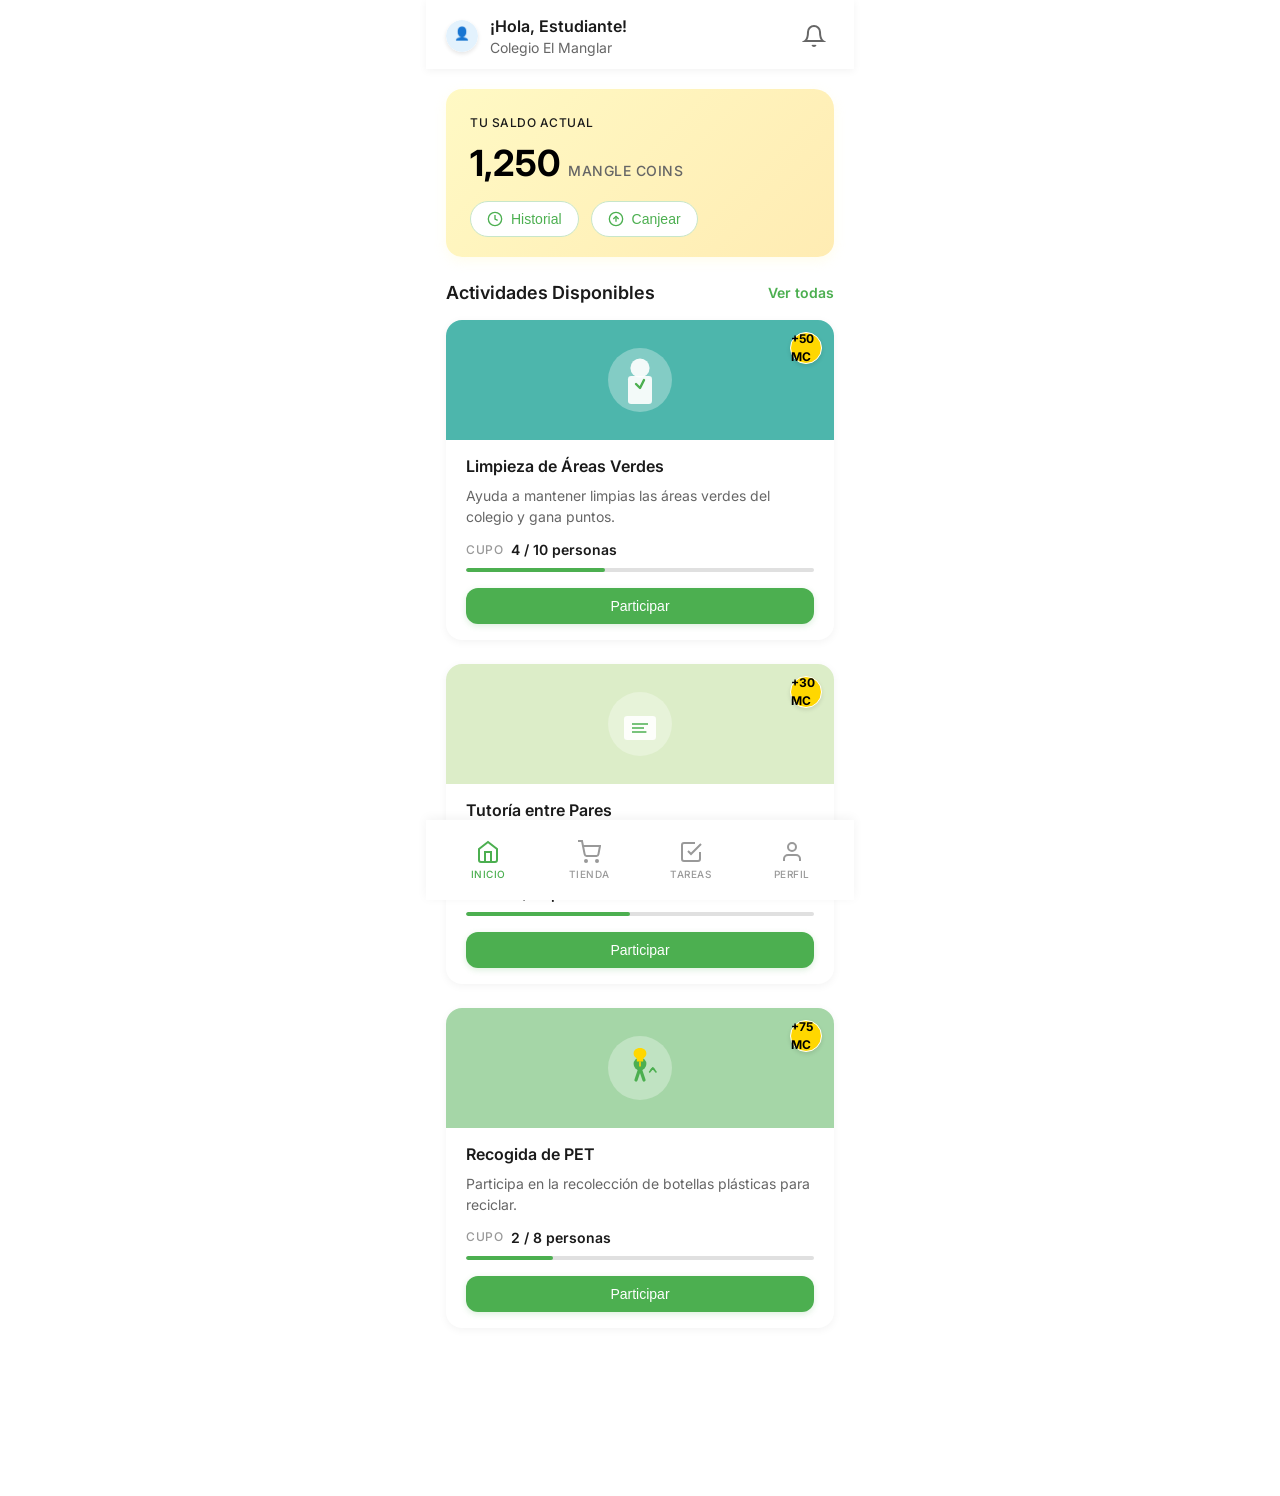
==== index.html @ 4a965554 "Initial commit: Colegio El Manglar - App de Recompensas - HTML semántico replicado fielmente del dis" ====
<!DOCTYPE html>
<html lang="es">
<head>
    <meta charset="UTF-8">
    <meta name="viewport" content="width=device-width, initial-scale=1.0, maximum-scale=1.0, user-scalable=no">
    <meta name="theme-color" content="#4CAF50">
    <meta name="apple-mobile-web-app-capable" content="yes">
    <meta name="apple-mobile-web-app-status-bar-style" content="black-translucent">
    <title>Colegio El Manglar</title>
    
    <!-- Google Fonts - Inter -->
    <link rel="preconnect" href="https://fonts.googleapis.com">
    <link rel="preconnect" href="https://fonts.gstatic.com" crossorigin>
    <link href="https://fonts.googleapis.com/css2?family=Inter:wght@400;500;600;700&display=swap" rel="stylesheet">
    
    <!-- Estilos -->
    <link rel="stylesheet" href="css/styles.css">
</head>
<body>
    <!-- Contenedor principal (mobile) -->
    <div class="mobile-container">
        
        <!-- Header -->
        <header class="header">
            <div class="header-content">
                <div class="header-left">
                    <div class="avatar">
                        <img src="data:image/svg+xml,%3Csvg xmlns='http://www.w3.org/2000/svg' viewBox='0 0 100 100'%3E%3Ccircle cx='50' cy='50' r='50' fill='%23E3F2FD'/%3E%3Ctext x='50' y='55' font-size='40' text-anchor='middle' fill='%234CAF50' font-family='Inter'%3E👤%3C/text%3E%3C/svg%3E" alt="Avatar">
                    </div>
                    <div class="greeting">
                        <span class="greeting-large">¡Hola, Estudiante!</span>
                        <span class="greeting-small">Colegio El Manglar</span>
                    </div>
                </div>
                <button class="notification-btn" aria-label="Notificaciones">
                    <svg width="24" height="24" viewBox="0 0 24 24" fill="none" stroke="currentColor" stroke-width="2">
                        <path d="M18 8A6 6 0 0 0 6 8c0 7-3 9-3 9h18s-3-2-3-9"/>
                        <path d="M13.73 21a2 2 0 0 1-3.46 0"/>
                    </svg>
                </button>
            </div>
        </header>

        <!-- Main Content -->
        <main class="main-content">
            
            <!-- Saldo Actual Card -->
            <section class="balance-card">
                <div class="balance-header">
                    <span class="balance-title">TU SALDO ACTUAL</span>
                </div>
                <div class="balance-body">
                    <div class="balance-amount">
                        <span class="amount-number">1,250</span>
                        <span class="amount-unit">MANGLE COINS</span>
                    </div>
                </div>
                <div class="balance-actions">
                    <button class="btn btn-outline">
                        <svg width="16" height="16" viewBox="0 0 24 24" fill="none" stroke="currentColor" stroke-width="2">
                            <circle cx="12" cy="12" r="10"/>
                            <polyline points="12 6 12 12 16 14"/>
                        </svg>
                        Historial
                    </button>
                    <button class="btn btn-outline">
                        <svg width="16" height="16" viewBox="0 0 24 24" fill="none" stroke="currentColor" stroke-width="2">
                            <circle cx="12" cy="12" r="10"/>
                            <polyline points="16 12 12 8 8 12"/>
                            <line x1="12" y1="16" x2="12" y2="8"/>
                        </svg>
                        Canjear
                    </button>
                </div>
            </section>

            <!-- Actividades Disponibles -->
            <section class="section">
                <div class="section-header">
                    <h2 class="section-title">Actividades Disponibles</h2>
                    <a href="#" class="link-view-all">Ver todas</a>
                </div>

                <!-- Actividad 1: Limpieza de Áreas Verdes -->
                <div class="activity-card">
                    <div class="activity-image cleanup">
                        <div class="reward-badge">+50 MC</div>
                        <div class="activity-illustration">
                            <svg width="80" height="80" viewBox="0 0 100 100" fill="none">
                                <circle cx="50" cy="50" r="40" fill="rgba(255,255,255,0.3)"/>
                                <rect x="35" y="45" width="30" height="35" rx="4" fill="white" opacity="0.9"/>
                                <circle cx="50" cy="35" r="12" fill="white" opacity="0.9"/>
                                <path d="M45 55L50 60L55 50" stroke="#4CAF50" stroke-width="3" stroke-linecap="round" stroke-linejoin="round"/>
                            </svg>
                        </div>
                    </div>
                    <div class="activity-content">
                        <h3 class="activity-title">Limpieza de Áreas Verdes</h3>
                        <p class="activity-description">Ayuda a mantener limpias las áreas verdes del colegio y gana puntos.</p>
                        <div class="activity-slots">
                            <span class="slots-label">CUPO</span>
                            <span class="slots-value">4 / 10 personas</span>
                        </div>
                        <div class="progress-bar">
                            <div class="progress-fill" style="width: 40%;"></div>
                        </div>
                        <button class="btn btn-participate">Participar</button>
                    </div>
                </div>

                <!-- Actividad 2: Tutoría entre Pares -->
                <div class="activity-card">
                    <div class="activity-image tutoring">
                        <div class="reward-badge">+30 MC</div>
                        <div class="activity-illustration">
                            <svg width="80" height="80" viewBox="0 0 100 100" fill="none">
                                <circle cx="50" cy="50" r="40" fill="rgba(255,255,255,0.3)"/>
                                <rect x="30" y="40" width="40" height="30" rx="4" fill="white" opacity="0.9"/>
                                <line x1="40" y1="50" x2="60" y2="50" stroke="#4CAF50" stroke-width="2"/>
                                <line x1="40" y1="55" x2="55" y2="55" stroke="#4CAF50" stroke-width="2"/>
                                <line x1="40" y1="60" x2="58" y2="60" stroke="#4CAF50" stroke-width="2"/>
                            </svg>
                        </div>
                    </div>
                    <div class="activity-content">
                        <h3 class="activity-title">Tutoría entre Pares</h3>
                        <p class="activity-description">Apoya a compañeros que necesitan ayuda en materias específicas.</p>
                        <div class="activity-slots">
                            <span class="slots-label">CUPO</span>
                            <span class="slots-value">7 / 15 personas</span>
                        </div>
                        <div class="progress-bar">
                            <div class="progress-fill" style="width: 47%;"></div>
                        </div>
                        <button class="btn btn-participate">Participar</button>
                    </div>
                </div>

                <!-- Actividad 3: Recogida de PET -->
                <div class="activity-card">
                    <div class="activity-image recycling">
                        <div class="reward-badge">+75 MC</div>
                        <div class="activity-illustration">
                            <svg width="80" height="80" viewBox="0 0 100 100" fill="none">
                                <circle cx="50" cy="50" r="40" fill="rgba(255,255,255,0.3)"/>
                                <!-- Mano -->
                                <path d="M45 65L50 50L55 65" stroke="#4CAF50" stroke-width="4" stroke-linecap="round" stroke-linejoin="round" fill="none"/>
                                <circle cx="50" cy="45" r="8" fill="#4CAF50"/>
                                <!-- Bombilla -->
                                <path d="M50 25C45 25 42 28 42 32C42 35 44 37 46 38L46 42L54 42L54 38C56 37 58 35 58 32C58 28 55 25 50 25Z" fill="#FFD700"/>
                                <line x1="50" y1="42" x2="50" y2="48" stroke="#FFD700" stroke-width="2"/>
                                <!-- Símbolo reciclaje -->
                                <path d="M62 55L66 50L70 55" stroke="#4CAF50" stroke-width="2" stroke-linecap="round" stroke-linejoin="round" fill="none"/>
                                <path d="M64 52L66 50L68 52" stroke="#4CAF50" stroke-width="2" stroke-linecap="round" stroke-linejoin="round" fill="none"/>
                            </svg>
                        </div>
                    </div>
                    <div class="activity-content">
                        <h3 class="activity-title">Recogida de PET</h3>
                        <p class="activity-description">Participa en la recolección de botellas plásticas para reciclar.</p>
                        <div class="activity-slots">
                            <span class="slots-label">CUPO</span>
                            <span class="slots-value">2 / 8 personas</span>
                        </div>
                        <div class="progress-bar">
                            <div class="progress-fill" style="width: 25%;"></div>
                        </div>
                        <button class="btn btn-participate">Participar</button>
                    </div>
                </div>

                <!-- Espacio para el footer -->
                <div class="bottom-spacer"></div>
            </section>
        </main>

        <!-- Bottom Navigation -->
        <nav class="bottom-nav">
            <a href="#" class="nav-item active">
                <svg width="24" height="24" viewBox="0 0 24 24" fill="none" stroke="currentColor" stroke-width="2">
                    <path d="M3 9l9-7 9 7v11a2 2 0 0 1-2 2H5a2 2 0 0 1-2-2z"/>
                    <polyline points="9 22 9 12 15 12 15 22"/>
                </svg>
                <span>INICIO</span>
            </a>
            <a href="#" class="nav-item">
                <svg width="24" height="24" viewBox="0 0 24 24" fill="none" stroke="currentColor" stroke-width="2">
                    <circle cx="9" cy="21" r="1"/>
                    <circle cx="20" cy="21" r="1"/>
                    <path d="M1 1h4l2.68 13.39a2 2 0 0 0 2 1.61h9.72a2 2 0 0 0 2-1.61L23 6H6"/>
                </svg>
                <span>TIENDA</span>
            </a>
            <a href="#" class="nav-item">
                <svg width="24" height="24" viewBox="0 0 24 24" fill="none" stroke="currentColor" stroke-width="2">
                    <polyline points="9 11 12 14 22 4"/>
                    <path d="M21 12v7a2 2 0 0 1-2 2H5a2 2 0 0 1-2-2V5a2 2 0 0 1 2-2h11"/>
                </svg>
                <span>TAREAS</span>
            </a>
            <a href="#" class="nav-item">
                <svg width="24" height="24" viewBox="0 0 24 24" fill="none" stroke="currentColor" stroke-width="2">
                    <path d="M20 21v-2a4 4 0 0 0-4-4H8a4 4 0 0 0-4 4v2"/>
                    <circle cx="12" cy="7" r="4"/>
                </svg>
                <span>PERFIL</span>
            </a>
        </nav>
    </div>

    <!-- JavaScript -->
    <script src="js/app.js"></script>
</body>
</html>
---- css/styles.css ----
/* ========================================
   Proyecto Manglar Dos - Colegio El Manglar
   Mobile-Only Design
   ======================================== */

/* ========================================
   Variables CSS
   ======================================== */
:root {
    /* Colores principales */
    --color-white: #FFFFFF;
    --color-black: #000000;
    --color-dark: #1A1A1A;
    --color-gray-500: #666666;
    --color-gray-600: #999999;
    --color-gray-300: #E0E0E0;
    --color-gray-100: #F5F5F5;
    
    /* Verde primario */
    --color-primary: #4CAF50;
    --color-primary-light: #C8E6C9;
    --color-primary-dark: #388E3C;
    
    /* Amarillos */
    --color-yellow: #FFF9C4;
    --color-yellow-badge: #FFD700;
    
    /* Verdes para ilustraciones */
    --color-green-1: #4DB6AC;
    --color-green-2: #DCEDC8;
    --color-green-3: #A5D6A7;
    
    /* Tipografía */
    --font-family: 'Inter', -apple-system, BlinkMacSystemFont, 'Segoe UI', Roboto, sans-serif;
    
    /* Espaciado (baseline 8px) */
    --space-1: 4px;
    --space-2: 8px;
    --space-3: 12px;
    --space-4: 16px;
    --space-5: 20px;
    --space-6: 24px;
    --space-7: 32px;
    
    /* Border Radius */
    --radius-sm: 8px;
    --radius-md: 12px;
    --radius-lg: 16px;
    --radius-xl: 20px;
    --radius-full: 9999px;
    
    /* Sombras */
    --shadow-sm: 0 2px 8px rgba(0, 0, 0, 0.05);
    --shadow-md: 0 4px 12px rgba(0, 0, 0, 0.08);
    --shadow-lg: 0 8px 24px rgba(0, 0, 0, 0.12);
    --shadow-primary: 0 2px 6px rgba(76, 175, 80, 0.2);
}

/* ========================================
   Reset & Base
   ======================================== */
* {
    margin: 0;
    padding: 0;
    box-sizing: border-box;
}

html {
    font-size: 16px;
    -webkit-tap-highlight-color: transparent;
    -webkit-font-smoothing: antialiased;
    -moz-osx-font-smoothing: grayscale;
}

body {
    font-family: var(--font-family);
    background-color: var(--color-white);
    color: var(--color-dark);
    line-height: 1.5;
    overflow-x: hidden;
}

/* ========================================
   Mobile Container
   ======================================== */
.mobile-container {
    max-width: 428px; /* iPhone 14 Pro Max width */
    margin: 0 auto;
    background-color: var(--color-white);
    min-height: 100vh;
    position: relative;
    padding-bottom: 84px; /* Space for bottom nav */
}

/* ========================================
   Header
   ======================================== */
.header {
    background-color: var(--color-white);
    padding: var(--space-4) var(--space-5) var(--space-3);
    padding-top: max(var(--space-4), env(safe-area-inset-top));
    position: sticky;
    top: 0;
    z-index: 100;
    box-shadow: var(--shadow-sm);
}

.header-content {
    display: flex;
    justify-content: space-between;
    align-items: center;
}

.header-left {
    display: flex;
    align-items: center;
    gap: var(--space-3);
}

.avatar {
    width: 32px;
    height: 32px;
    border-radius: var(--radius-full);
    overflow: hidden;
    box-shadow: 0 2px 4px rgba(0, 0, 0, 0.1);
    flex-shrink: 0;
}

.avatar img {
    width: 100%;
    height: 100%;
    object-fit: cover;
}

.greeting {
    display: flex;
    flex-direction: column;
    gap: 2px;
}

.greeting-large {
    font-size: 16px;
    font-weight: 600;
    color: var(--color-dark);
    line-height: 1.3;
}

.greeting-small {
    font-size: 14px;
    font-weight: 400;
    color: var(--color-gray-500);
    line-height: 1.3;
}

.notification-btn {
    width: 40px;
    height: 40px;
    border-radius: var(--radius-sm);
    border: none;
    background-color: transparent;
    display: flex;
    align-items: center;
    justify-content: center;
    cursor: pointer;
    color: var(--color-gray-500);
    transition: background-color 0.2s ease;
}

.notification-btn:active {
    background-color: var(--color-gray-100);
}

.notification-btn svg {
    width: 24px;
    height: 24px;
}

/* ========================================
   Main Content
   ======================================== */
.main-content {
    padding: var(--space-5) var(--space-5);
}

/* ========================================
   Balance Card (Saldo Actual)
   ======================================== */
.balance-card {
    background: linear-gradient(135deg, var(--color-yellow), #FFECB3);
    border-radius: var(--radius-lg);
    border-top-right-radius: var(--radius-xl);
    padding: var(--space-5) var(--space-6);
    box-shadow: 0 4px 12px rgba(255, 249, 196, 0.3);
    margin-bottom: var(--space-6);
}

.balance-header {
    margin-bottom: var(--space-3);
}

.balance-title {
    font-size: 12px;
    font-weight: 500;
    color: var(--color-dark);
    text-transform: uppercase;
    letter-spacing: 0.5px;
}

.balance-body {
    margin-bottom: var(--space-5);
}

.balance-amount {
    display: flex;
    align-items: baseline;
    gap: var(--space-2);
    flex-wrap: wrap;
}

.amount-number {
    font-size: 36px;
    font-weight: 700;
    color: var(--color-black);
    line-height: 1;
}

.amount-unit {
    font-size: 14px;
    font-weight: 500;
    color: var(--color-gray-500);
    text-transform: uppercase;
    letter-spacing: 0.5px;
}

.balance-actions {
    display: flex;
    gap: var(--space-3);
}

.btn {
    display: inline-flex;
    align-items: center;
    justify-content: center;
    gap: var(--space-2);
    padding: 8px 16px;
    height: 36px;
    border-radius: var(--radius-xl);
    font-size: 14px;
    font-weight: 500;
    cursor: pointer;
    transition: all 0.2s ease;
    border: none;
    white-space: nowrap;
}

.btn:active {
    transform: scale(0.98);
}

.btn svg {
    width: 16px;
    height: 16px;
}

.btn-outline {
    background-color: var(--color-white);
    color: var(--color-primary);
    border: 1px solid var(--color-primary-light);
}

.btn-outline:hover {
    background-color: var(--color-primary-light);
}

.btn-participate {
    background-color: var(--color-primary);
    color: var(--color-white);
    border: none;
    padding: 8px 20px;
    border-radius: var(--radius-md);
    box-shadow: var(--shadow-primary);
    width: 100%;
    margin-top: var(--space-4);
}

.btn-participate:hover {
    background-color: var(--color-primary-dark);
}

.btn-participate:active {
    transform: scale(0.98);
    box-shadow: 0 1px 3px rgba(76, 175, 80, 0.2);
}

/* ========================================
   Sections
   ======================================== */
.section {
    margin-bottom: var(--space-6);
}

.section-header {
    display: flex;
    justify-content: space-between;
    align-items: center;
    margin-bottom: var(--space-4);
}

.section-title {
    font-size: 18px;
    font-weight: 600;
    color: var(--color-dark);
    line-height: 1.3;
}

.link-view-all {
    font-size: 14px;
    font-weight: 600;
    color: var(--color-primary);
    text-decoration: none;
}

.link-view-all:active {
    opacity: 0.7;
}

/* ========================================
   Activity Cards
   ======================================== */
.activity-card {
    background-color: var(--color-white);
    border-radius: var(--radius-lg);
    box-shadow: var(--shadow-sm);
    margin-bottom: var(--space-6);
    overflow: hidden;
}

.activity-image {
    position: relative;
    height: 120px;
    display: flex;
    align-items: center;
    justify-content: center;
}

.activity-image.cleanup {
    background-color: var(--color-green-1);
}

.activity-image.tutoring {
    background-color: var(--color-green-2);
}

.activity-image.recycling {
    background-color: var(--color-green-3);
}

.reward-badge {
    position: absolute;
    top: 12px;
    right: 12px;
    width: 32px;
    height: 32px;
    background-color: var(--color-yellow-badge);
    border-radius: var(--radius-full);
    border: 1px solid var(--color-white);
    display: flex;
    align-items: center;
    justify-content: center;
    font-size: 12px;
    font-weight: 700;
    color: var(--color-black);
    box-shadow: 0 2px 4px rgba(0, 0, 0, 0.1);
}

.activity-illustration {
    display: flex;
    align-items: center;
    justify-content: center;
}

.activity-illustration svg {
    width: 80px;
    height: 80px;
}

.activity-content {
    padding: var(--space-4) var(--space-5);
}

.activity-title {
    font-size: 16px;
    font-weight: 600;
    color: var(--color-dark);
    line-height: 1.3;
    margin-bottom: var(--space-2);
}

.activity-description {
    font-size: 14px;
    font-weight: 400;
    color: var(--color-gray-500);
    line-height: 1.5;
    margin-bottom: var(--space-3);
}

.activity-slots {
    display: flex;
    align-items: center;
    gap: var(--space-2);
    margin-bottom: var(--space-2);
}

.slots-label {
    font-size: 12px;
    font-weight: 500;
    color: var(--color-gray-600);
    text-transform: uppercase;
    letter-spacing: 0.5px;
}

.slots-value {
    font-size: 14px;
    font-weight: 600;
    color: var(--color-dark);
}

/* ========================================
   Progress Bar
   ======================================== */
.progress-bar {
    width: 100%;
    height: 4px;
    background-color: var(--color-gray-300);
    border-radius: var(--radius-full);
    overflow: hidden;
}

.progress-fill {
    height: 100%;
    background-color: var(--color-primary);
    border-radius: var(--radius-full);
    transition: width 0.3s ease-in-out;
}

/* ========================================
   Bottom Spacer
   ======================================== */
.bottom-spacer {
    height: var(--space-4);
}

/* ========================================
   Bottom Navigation
   ======================================== */
.bottom-nav {
    position: fixed;
    bottom: 0;
    left: 50%;
    transform: translateX(-50%);
    width: 100%;
    max-width: 428px;
    background-color: var(--color-white);
    display: flex;
    justify-content: space-around;
    align-items: center;
    padding: var(--space-3) 0;
    padding-bottom: max(var(--space-3), env(safe-area-inset-bottom));
    box-shadow: 0 -2px 10px rgba(0, 0, 0, 0.05);
    z-index: 1000;
}

.nav-item {
    display: flex;
    flex-direction: column;
    align-items: center;
    gap: 4px;
    padding: var(--space-2) var(--space-3);
    text-decoration: none;
    color: var(--color-gray-600);
    transition: color 0.2s ease;
    min-width: 64px;
}

.nav-item svg {
    width: 24px;
    height: 24px;
    transition: stroke 0.2s ease;
}

.nav-item span {
    font-size: 10px;
    font-weight: 500;
    line-height: 1.2;
    text-transform: uppercase;
    letter-spacing: 0.5px;
}

.nav-item.active {
    color: var(--color-primary);
}

.nav-item.active svg {
    stroke: var(--color-primary);
}

.nav-item:active {
    opacity: 0.7;
}

/* ========================================
   Animations
   ======================================== */
@keyframes fadeIn {
    from {
        opacity: 0;
        transform: translateY(10px);
    }
    to {
        opacity: 1;
        transform: translateY(0);
    }
}

@keyframes slideUp {
    from {
        opacity: 0;
        transform: translateY(20px);
    }
    to {
        opacity: 1;
        transform: translateY(0);
    }
}

.balance-card {
    animation: fadeIn 0.4s ease-out;
}

.activity-card {
    animation: slideUp 0.4s ease-out;
}

.activity-card:nth-child(1) { animation-delay: 0.1s; }
.activity-card:nth-child(2) { animation-delay: 0.2s; }
.activity-card:nth-child(3) { animation-delay: 0.3s; }

/* ========================================
   Safe Area Support (iPhone X+)
   ======================================== */
@supports (padding: max(0px)) {
    .header {
        padding-left: max(var(--space-5), env(safe-area-inset-left));
        padding-right: max(var(--space-5), env(safe-area-inset-right));
    }
    
    .main-content {
        padding-left: max(var(--space-5), env(safe-area-inset-left));
        padding-right: max(var(--space-5), env(safe-area-inset-right));
    }
    
    .bottom-nav {
        padding-left: max(var(--space-3), env(safe-area-inset-left));
        padding-right: max(var(--space-3), env(safe-area-inset-right));
    }
}

/* ========================================
   Active States & Interactions
   ======================================== */
.btn:active,
.link-view-all:active {
    opacity: 0.7;
}

.activity-card:active {
    transform: scale(0.98);
    transition: transform 0.1s ease;
}

/* ========================================
   Utility Classes
   ======================================== */
.text-center {
    text-align: center;
}

.hidden {
    display: none;
}

/* ========================================
   Print Styles
   ======================================== */
@media print {
    .bottom-nav,
    .notification-btn,
    .header {
        display: none;
    }
}
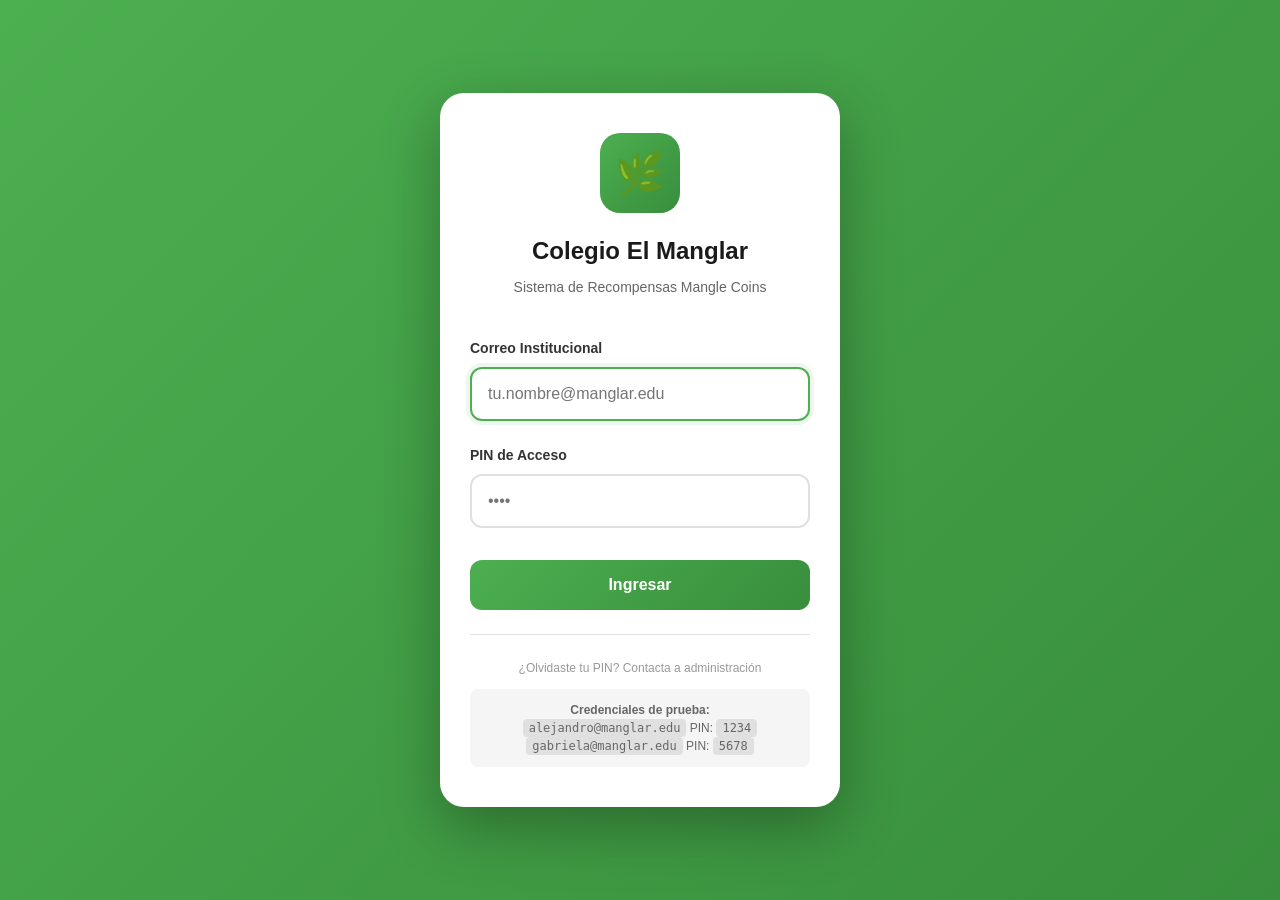
==== commit 9114c571: "Feat: Sistema base para Proyecto Manglar Dos - Nuevo: login.html con diseño verde (Mangle Coins) - N" ====
--- a/index.html
+++ b/index.html
@@ -176,14 +176,14 @@
 
         <!-- Bottom Navigation -->
         <nav class="bottom-nav">
-            <a href="#" class="nav-item active">
+            <a href="/" class="nav-item active">
                 <svg width="24" height="24" viewBox="0 0 24 24" fill="none" stroke="currentColor" stroke-width="2">
                     <path d="M3 9l9-7 9 7v11a2 2 0 0 1-2 2H5a2 2 0 0 1-2-2z"/>
                     <polyline points="9 22 9 12 15 12 15 22"/>
                 </svg>
                 <span>INICIO</span>
             </a>
-            <a href="#" class="nav-item">
+            <a href="/tienda" class="nav-item">
                 <svg width="24" height="24" viewBox="0 0 24 24" fill="none" stroke="currentColor" stroke-width="2">
                     <circle cx="9" cy="21" r="1"/>
                     <circle cx="20" cy="21" r="1"/>
@@ -191,14 +191,14 @@
                 </svg>
                 <span>TIENDA</span>
             </a>
-            <a href="#" class="nav-item">
+            <a href="/tareas" class="nav-item">
                 <svg width="24" height="24" viewBox="0 0 24 24" fill="none" stroke="currentColor" stroke-width="2">
                     <polyline points="9 11 12 14 22 4"/>
                     <path d="M21 12v7a2 2 0 0 1-2 2H5a2 2 0 0 1-2-2V5a2 2 0 0 1 2-2h11"/>
                 </svg>
                 <span>TAREAS</span>
             </a>
-            <a href="#" class="nav-item">
+            <a href="/perfil" class="nav-item">
                 <svg width="24" height="24" viewBox="0 0 24 24" fill="none" stroke="currentColor" stroke-width="2">
                     <path d="M20 21v-2a4 4 0 0 0-4-4H8a4 4 0 0 0-4 4v2"/>
                     <circle cx="12" cy="7" r="4"/>
@@ -209,6 +209,8 @@
     </div>
 
     <!-- JavaScript -->
+    <script src="js/database.js"></script>
+    <script src="js/auth.js"></script>
     <script src="js/app.js"></script>
 </body>
 </html>
--- a/css/styles.css
+++ b/css/styles.css
@@ -359,18 +359,20 @@
     position: absolute;
     top: 12px;
     right: 12px;
-    width: 32px;
-    height: 32px;
+    min-width: 48px;
+    height: 28px;
+    padding: 0 10px;
     background-color: var(--color-yellow-badge);
-    border-radius: var(--radius-full);
-    border: 1px solid var(--color-white);
+    border-radius: 14px;
+    border: 2px solid var(--color-white);
     display: flex;
     align-items: center;
     justify-content: center;
-    font-size: 12px;
+    font-size: 11px;
     font-weight: 700;
     color: var(--color-black);
-    box-shadow: 0 2px 4px rgba(0, 0, 0, 0.1);
+    box-shadow: 0 2px 6px rgba(0, 0, 0, 0.15);
+    z-index: 10;
 }
 
 .activity-illustration {
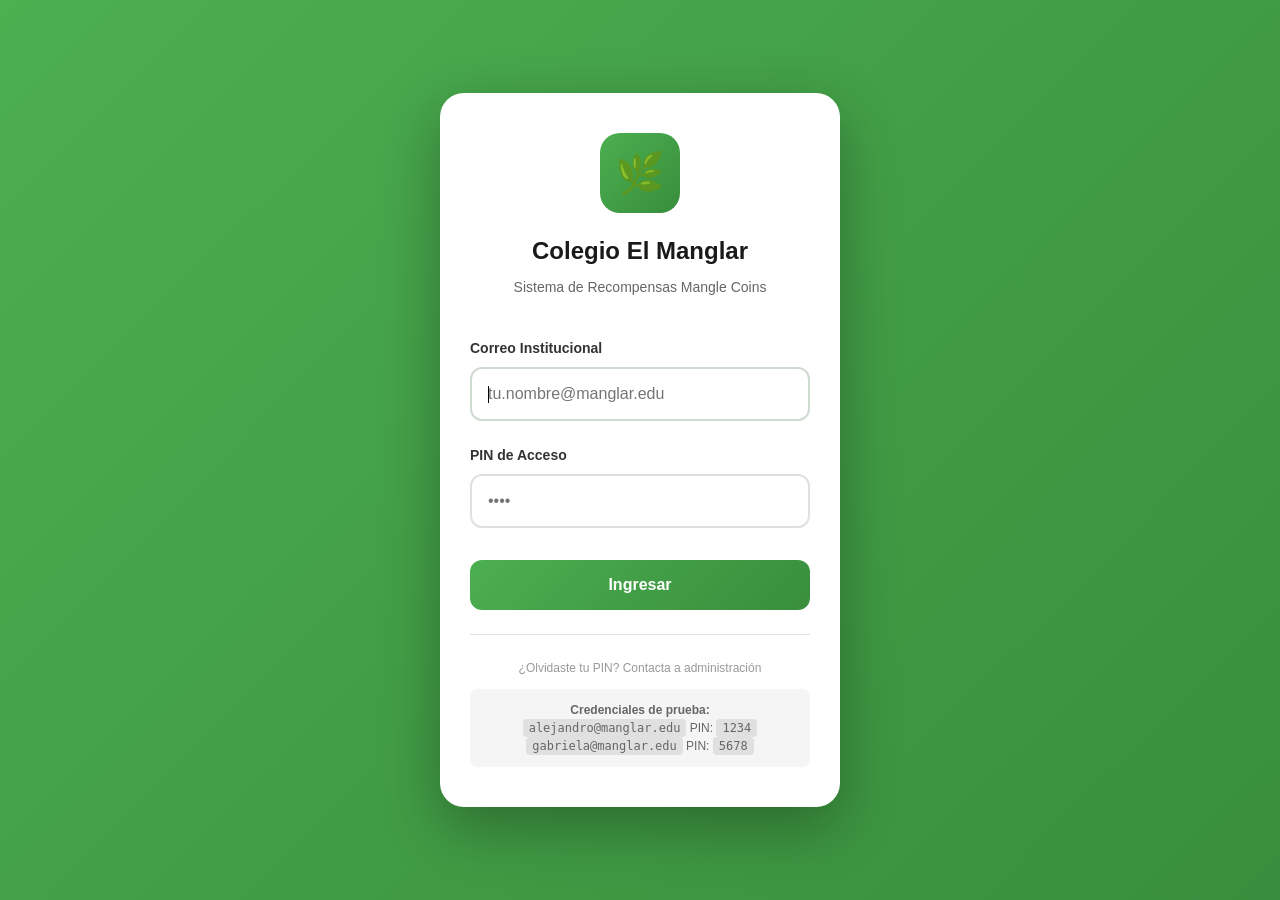
==== commit 9aef74f5: "fix: Unificar diseño mobile-only en todas las páginas - Unificar .mobile-container y .app-container " ====
--- a/index.html
+++ b/index.html
@@ -17,11 +17,11 @@
     <link rel="stylesheet" href="css/styles.css">
 </head>
 <body>
-    <!-- Contenedor principal (mobile) -->
-    <div class="mobile-container">
+    <!-- Contenedor principal (mobile-only) -->
+    <div class="app-container">
         
         <!-- Header -->
-        <header class="header">
+        <header class="app-header">
             <div class="header-content">
                 <div class="header-left">
                     <div class="avatar">
--- a/css/styles.css
+++ b/css/styles.css
@@ -92,6 +92,16 @@
     padding-bottom: 84px; /* Space for bottom nav */
 }
 
+/* Alias para compatibilidad - .app-container es igual a .mobile-container */
+.app-container {
+    max-width: 428px; /* iPhone 14 Pro Max width */
+    margin: 0 auto;
+    background-color: var(--color-white);
+    min-height: 100vh;
+    position: relative;
+    padding-bottom: 84px; /* Space for bottom nav */
+}
+
 /* ========================================
    Header
    ======================================== */
@@ -105,16 +115,29 @@
     box-shadow: var(--shadow-sm);
 }
 
+/* Alias para compatibilidad - .app-header es igual a .header */
+.app-header {
+    background-color: var(--color-white);
+    padding: var(--space-4) var(--space-5) var(--space-3);
+    padding-top: max(var(--space-4), env(safe-area-inset-top));
+    position: sticky;
+    top: 0;
+    z-index: 100;
+    box-shadow: var(--shadow-sm);
+}
+
 .header-content {
     display: flex;
     justify-content: space-between;
     align-items: center;
+    gap: var(--space-4);
 }
 
 .header-left {
     display: flex;
     align-items: center;
     gap: var(--space-3);
+    flex: 1;
 }
 
 .avatar {
@@ -601,3 +624,190 @@
         display: none;
     }
 }
+
+/* ========================================
+   App Container Structure (for tienda, tareas, perfil)
+   ======================================== */
+/* .app-container ya está definido arriba como alias de .mobile-container */
+
+/* App Header - Ya definido arriba como alias de .header */
+
+/* .header-content ya está definido arriba - esta es una definición duplicada */
+
+.back-btn {
+    width: 40px;
+    height: 40px;
+    border-radius: var(--radius-full);
+    background-color: var(--color-gray-100);
+    border: none;
+    display: flex;
+    align-items: center;
+    justify-content: center;
+    color: var(--color-dark);
+    font-size: 18px;
+    cursor: pointer;
+    transition: background-color 0.2s ease;
+}
+
+.back-btn:active {
+    background-color: var(--color-gray-300);
+}
+
+.page-title {
+    font-size: 18px;
+    font-weight: 600;
+    color: var(--color-dark);
+    flex: 1;
+    text-align: center;
+    margin: 0;
+}
+
+.header-actions {
+    display: flex;
+    align-items: center;
+    gap: var(--space-2);
+}
+
+.notification-btn {
+    width: 40px;
+    height: 40px;
+    border-radius: var(--radius-full);
+    background-color: var(--color-gray-100);
+    border: none;
+    display: flex;
+    align-items: center;
+    justify-content: center;
+    color: var(--color-dark);
+    font-size: 18px;
+    cursor: pointer;
+    transition: background-color 0.2s ease;
+}
+
+.notification-btn:active {
+    background-color: var(--color-gray-300);
+}
+
+/* Main Content */
+.main-content {
+    padding: var(--space-4) var(--space-5);
+}
+
+/* Balance Card (for tienda) */
+.balance-card {
+    background: var(--color-yellow);
+    border-radius: var(--radius-lg);
+    padding: var(--space-5);
+    margin-bottom: var(--space-6);
+    box-shadow: var(--shadow-md);
+}
+
+.balance-info {
+    margin-bottom: var(--space-4);
+}
+
+.balance-label {
+    font-size: 12px;
+    font-weight: 500;
+    color: var(--color-gray-500);
+    text-transform: uppercase;
+    letter-spacing: 0.5px;
+    display: block;
+    margin-bottom: var(--space-2);
+}
+
+.balance-amount {
+    display: flex;
+    align-items: baseline;
+    gap: var(--space-2);
+}
+
+.amount-number {
+    font-size: 32px;
+    font-weight: 700;
+    color: var(--color-dark);
+    line-height: 1;
+}
+
+.currency {
+    font-size: 16px;
+    font-weight: 600;
+    color: var(--color-primary-dark);
+}
+
+.balance-actions {
+    display: flex;
+    gap: var(--space-3);
+}
+
+/* Section Titles */
+.section-title {
+    font-size: 18px;
+    font-weight: 600;
+    color: var(--color-dark);
+    margin-bottom: var(--space-4);
+}
+
+/* Bottom Navigation (for app-container) */
+.bottom-nav {
+    position: fixed;
+    bottom: 0;
+    left: 0;
+    right: 0;
+    background-color: var(--color-white);
+    border-top: 1px solid var(--color-gray-300);
+    padding: var(--space-3) var(--space-4);
+    display: flex;
+    justify-content: space-around;
+    align-items: center;
+    z-index: 100;
+    max-width: 428px;
+    margin: 0 auto;
+}
+
+.bottom-nav .nav-item {
+    display: flex;
+    flex-direction: column;
+    align-items: center;
+    gap: var(--space-1);
+    text-decoration: none;
+    color: var(--color-gray-600);
+    font-size: 10px;
+    font-weight: 500;
+    padding: var(--space-2);
+    border-radius: var(--radius-sm);
+    transition: all 0.2s ease;
+    flex: 1;
+    max-width: 80px;
+}
+
+.bottom-nav .nav-item i {
+    font-size: 20px;
+    margin-bottom: 2px;
+}
+
+.bottom-nav .nav-item.active {
+    color: var(--color-primary);
+}
+
+.bottom-nav .nav-item:active {
+    background-color: var(--color-gray-100);
+}
+
+/* Safe Area Support for app-container */
+@supports (padding: max(0px)) {
+    .app-header {
+        padding-left: max(var(--space-5), env(safe-area-inset-left));
+        padding-right: max(var(--space-5), env(safe-area-inset-right));
+    }
+    
+    .main-content {
+        padding-left: max(var(--space-5), env(safe-area-inset-left));
+        padding-right: max(var(--space-5), env(safe-area-inset-right));
+    }
+    
+    .bottom-nav {
+        padding-left: max(var(--space-3), env(safe-area-inset-left));
+        padding-right: max(var(--space-3), env(safe-area-inset-right));
+        padding-bottom: max(var(--space-3), env(safe-area-inset-bottom));
+    }
+}
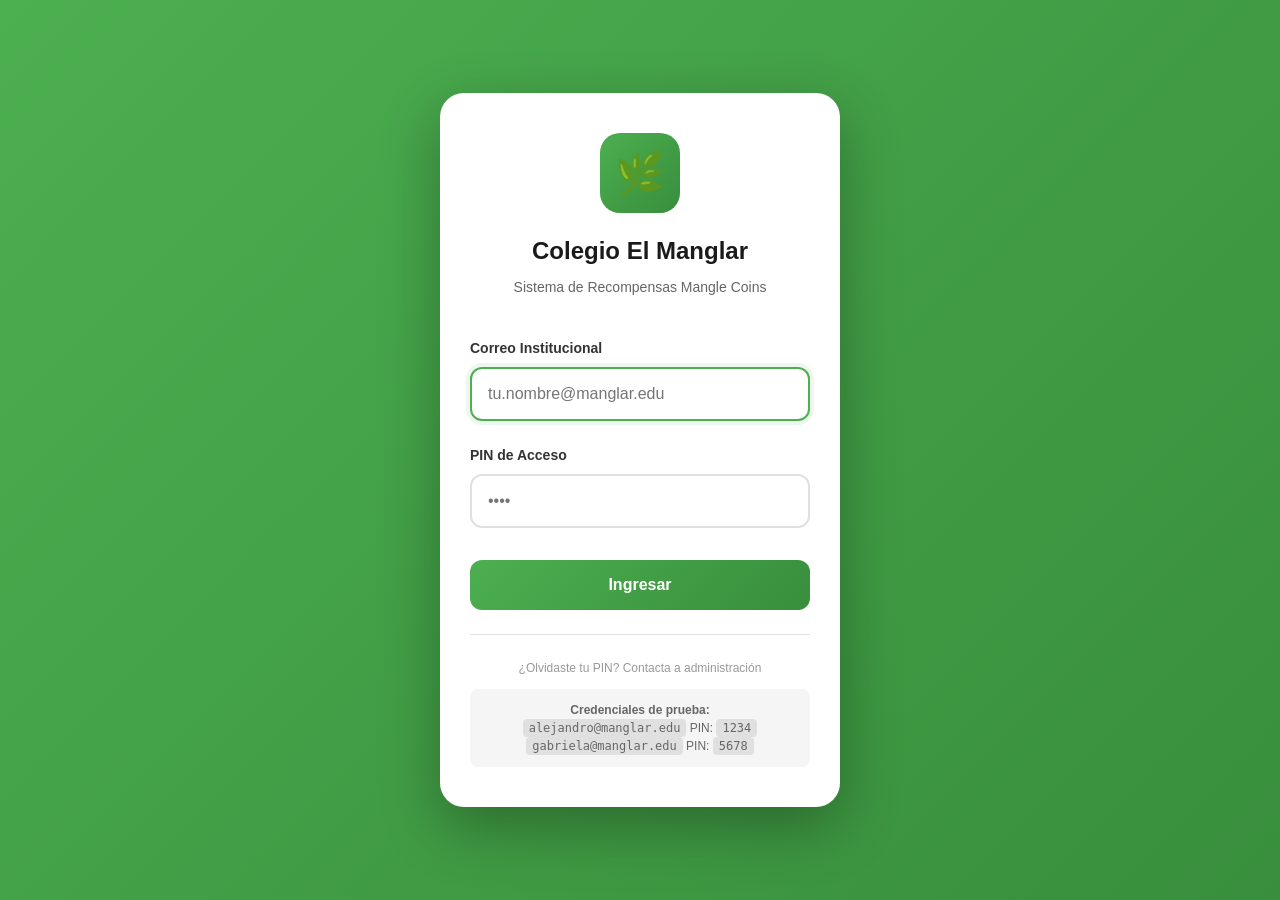
==== commit 4d6d9fcd: "feat: Conectar aplicación con bases de datos reales de Google Sheets - Actualizar URLs en database.j" ====
--- a/index.html
+++ b/index.html
@@ -208,9 +208,13 @@
         </nav>
     </div>
 
+    <!-- Toast Container -->
+    <div id="toastContainer"></div>
+
     <!-- JavaScript -->
-    <script src="js/database.js"></script>
-    <script src="js/auth.js"></script>
-    <script src="js/app.js"></script>
+    <script src="js/database.js" defer></script>
+    <script src="js/auth.js" defer></script>
+    <script src="js/app.js" defer></script>
+    <script src="js/index.js" defer></script>
 </body>
 </html>
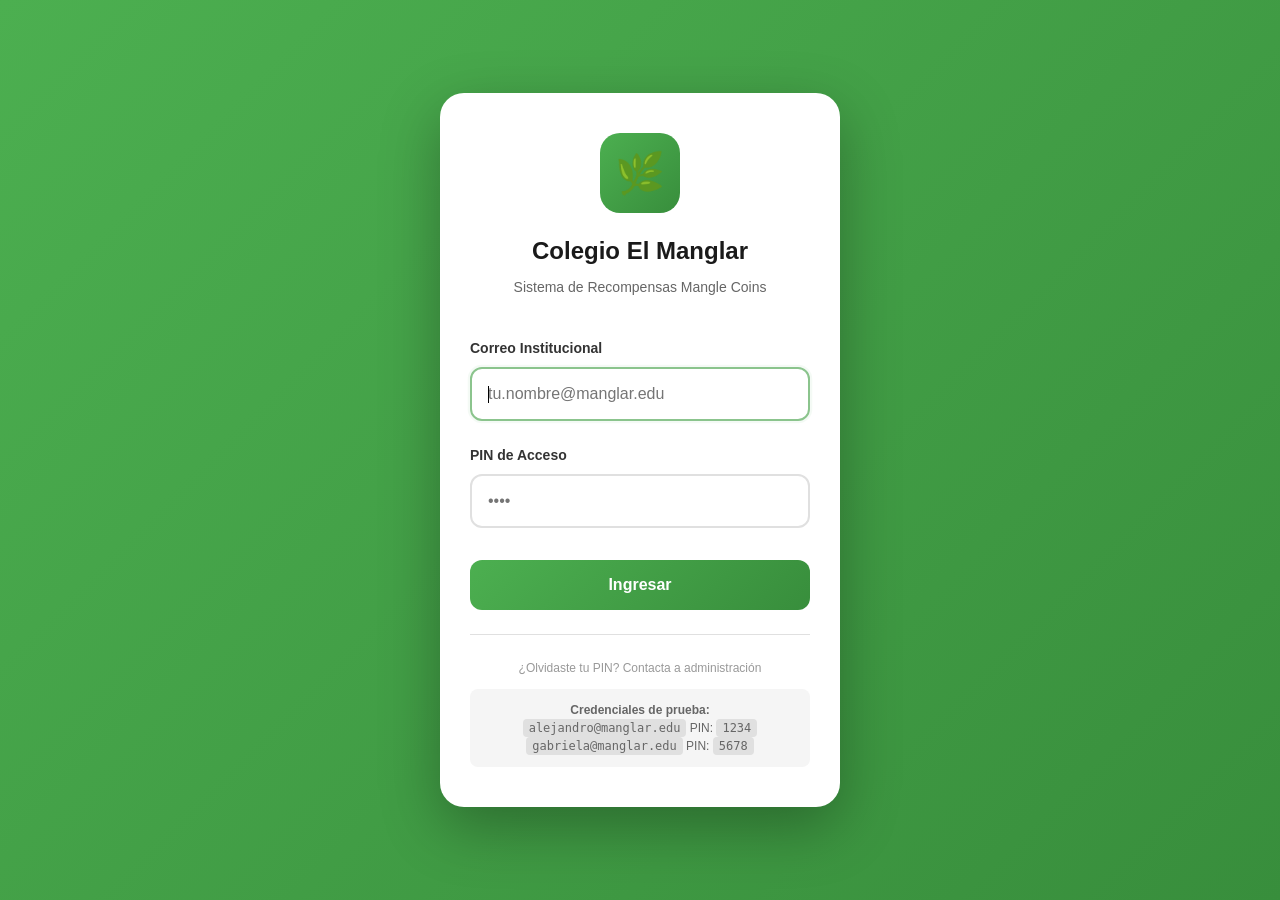
==== commit ee18fffe: "fix: Centrar menú de navegación en todas las pantallas - Agregar contenedor .bottom-nav-container co" ====
--- a/index.html
+++ b/index.html
@@ -175,7 +175,8 @@
         </main>
 
         <!-- Bottom Navigation -->
-        <nav class="bottom-nav">
+        <div class="bottom-nav-container">
+            <nav class="bottom-nav">
             <a href="/" class="nav-item active">
                 <svg width="24" height="24" viewBox="0 0 24 24" fill="none" stroke="currentColor" stroke-width="2">
                     <path d="M3 9l9-7 9 7v11a2 2 0 0 1-2 2H5a2 2 0 0 1-2-2z"/>
@@ -205,7 +206,8 @@
                 </svg>
                 <span>PERFIL</span>
             </a>
-        </nav>
+            </nav>
+        </div>
     </div>
 
     <!-- Toast Container -->
--- a/css/styles.css
+++ b/css/styles.css
@@ -478,13 +478,12 @@
 /* ========================================
    Bottom Navigation
    ======================================== */
+
 .bottom-nav {
     position: fixed;
     bottom: 0;
-    left: 50%;
-    transform: translateX(-50%);
-    width: 100%;
-    max-width: 428px;
+    left: 0;
+    right: 0;
     background-color: var(--color-white);
     display: flex;
     justify-content: space-around;
@@ -493,6 +492,13 @@
     padding-bottom: max(var(--space-3), env(safe-area-inset-bottom));
     box-shadow: 0 -2px 10px rgba(0, 0, 0, 0.05);
     z-index: 1000;
+}
+
+/* Contenedor para centrar el bottom-nav dentro de 428px */
+.bottom-nav-container {
+    max-width: 428px;
+    margin: 0 auto;
+    width: 100%;
 }
 
 .nav-item {
@@ -747,22 +753,6 @@
     margin-bottom: var(--space-4);
 }
 
-/* Bottom Navigation (for app-container) */
-.bottom-nav {
-    position: fixed;
-    bottom: 0;
-    left: 0;
-    right: 0;
-    background-color: var(--color-white);
-    border-top: 1px solid var(--color-gray-300);
-    padding: var(--space-3) var(--space-4);
-    display: flex;
-    justify-content: space-around;
-    align-items: center;
-    z-index: 100;
-    max-width: 428px;
-    margin: 0 auto;
-}
 
 .bottom-nav .nav-item {
     display: flex;
